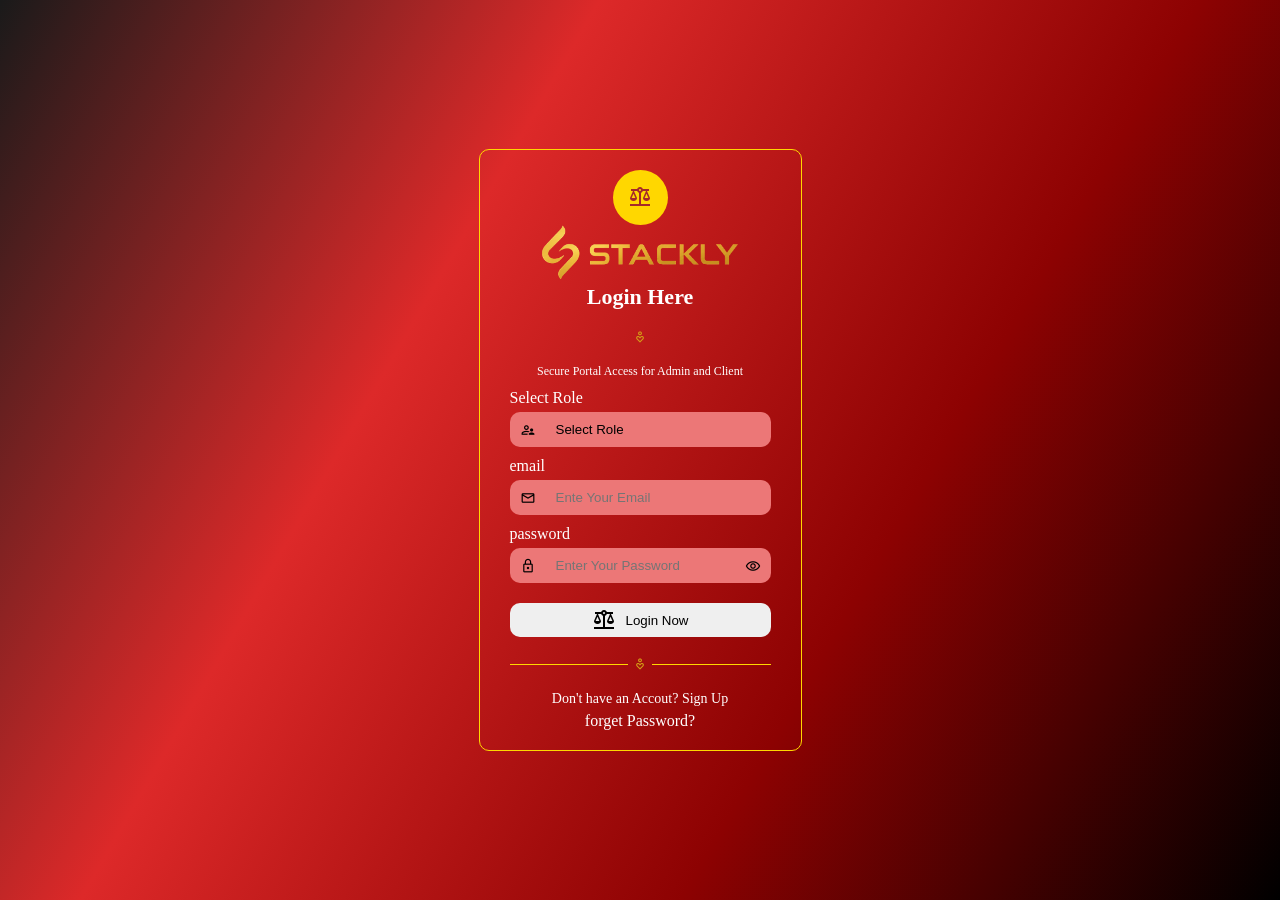
==== index.html @ c90ec0c9 "login page 50% completed" ====
<!DOCTYPE html>
<html lang="en">

<head>
    <meta charset="UTF-8">
    <meta name="viewport" content="width=device-width, initial-scale=1.0">
    <title>Login page</title>
    <link rel="stylesheet" href="https://fonts.googleapis.com/css2?family=Material+Symbols+Outlined" />
    <link rel="stylesheet" href="style.css">
</head>

<body>
    <div class="login-container">
        <div class="logo-container">

            <div class="logo-icon">
                <span class="material-symbols-outlined">balance</span>
            </div>

            <div class="logo">
                <img src="./src/logo.webp" alt="company Logo">
            </div>

            <h2>Login Here</h2>

            <div class="divider">
                <span class="material-symbols-outlined">digital_wellbeing</span>
            </div>

            <P>Secure Portal Access for Admin and Client</P>

        </div>

        <form class="form">
            <div class="input-box">

                <label for="role">Select Role</label>

                <div class="input-field">

                    <span class="material-symbols-outlined">
                        supervisor_account
                    </span>

                    <select name="" id="role">
                        <option value="">Select Role</option>
                        <option value="Admin">Admin</option>
                        <option value="Client">Client</option>
                    </select>
                </div>

            </div>

            <div class="input-box">

                <label for="email">email</label>

                <div class="input-field">
                    <span class="material-symbols-outlined">mail</span>
                    <input type="email" placeholder="Ente Your Email" id="email">
                </div>

            </div>


            <div class="input-box">

                <label for="password">password</label>

                <div class="input-field">
                    <span class="material-symbols-outlined">lock</span>
                    <input type="password" placeholder="Enter Your Password" id="password">
                    <span class="material-symbols-outlined">visibility</span>
                </div>

            </div>


            <button class="login-btn">   <span class="material-symbols-outlined">balance</span> Login Now</button>
        </form>

        <div class="divider">
            <span class="material-symbols-outlined">digital_wellbeing</span>
        </div>

        <div class="logo-footer">
               <p>Don't have an Accout? <a href="">Sign Up</a></p>
        <a href="">forget Password?</a>
        </div>
     

    </div>
</body>

</html>
---- style.css ----
* {
    margin: 0px;
    padding: 0px;
    box-sizing: border-box;
}

:root {
    --grad: linear-gradient(1200deg, rgba(0, 0, 0, 0.897), rgb(221, 41, 41), rgb(141, 2, 2), black);
}

body {
    display: flex;
    justify-content: center;
    align-items: center;
    min-height: 100vh;
     padding: 40px;
    background: linear-gradient(1200deg, rgba(0, 0, 0, 0.897), rgb(221, 41, 41), rgb(141, 2, 2), black);
    overflow-x: hidden;
}

.login-container {
    border: 1px solid gold;
    border-radius: 10px;
    padding: 20px 30px;
    min-width: 300px;
}

.logo-container {
    display: flex;
    flex-direction: column;
    justify-content: center;
    align-items: center;
}

.logo-icon {
    height: 55px;
    width: 55px;
    border-radius: 50%;
    background: gold;
    display: flex;
    align-items: center;
    justify-content: center;
    color: brown;
}


.logo img {
    width: clamp(150px, 18vw, 200px);
}

.logo-container h2 {
    font-size: 22px;
    color: white;
}

.divider {
    display: flex;
    justify-content: center;
    align-items: center;
    margin: 20px 0px;
}

.divider::before,
.divider::after {
    content: "";
    flex: 1;
    background: gold;
    height: 1px;
}

.divider span {
    margin: 0 5px;
    color: #d4a017;
    font-size: 14px;
}

.logo-container p{
    text-align: center;
    color: white;
    font-size: 12px;
    margin-bottom: 10px;
}

.logo-footer{
    text-align: center;
}

.logo-footer p{
    color: white;
    font-size: 14px;
    margin-bottom: 5px;
}

.logo-footer a{
    text-decoration: none;
    color: white;
}


input{
    flex: 1;
    border: none;
    outline: none;
    background: transparent;
    padding: 10px;
    color: rgb(0, 0, 0);
}
label{
    color: white;
}

.input-field select{
    flex: 1;
     padding: 10px;
    width: 100% !important  ;
    min-width: 0;
    border: none;
    outline: none;
    background: transparent;
    appearance: none;
}

.material-symbols-outlined{
    flex-shrink: 0;
}


 .input-box{
    margin-bottom: 10px;
     display: flex;
     flex-direction: column;
     gap: 5px;
 }
.input-field{
        background: rgb(236, 119, 119);
    width: 100%;
    display: flex;
    align-items: center;
    gap: 10px;
    padding: 0px 10px;
    box-sizing: border-box;
    border-radius: 10px;
}

.input-field span{
    font-size: 16px;
}

 .login-btn{
    width: 100%;
    gap: 10px;
    display: flex;
    justify-content: center;
    align-items: center;
    padding:5px 10px;
    margin-top: 20px;
    border-radius: 10px;
    border: none;
 }
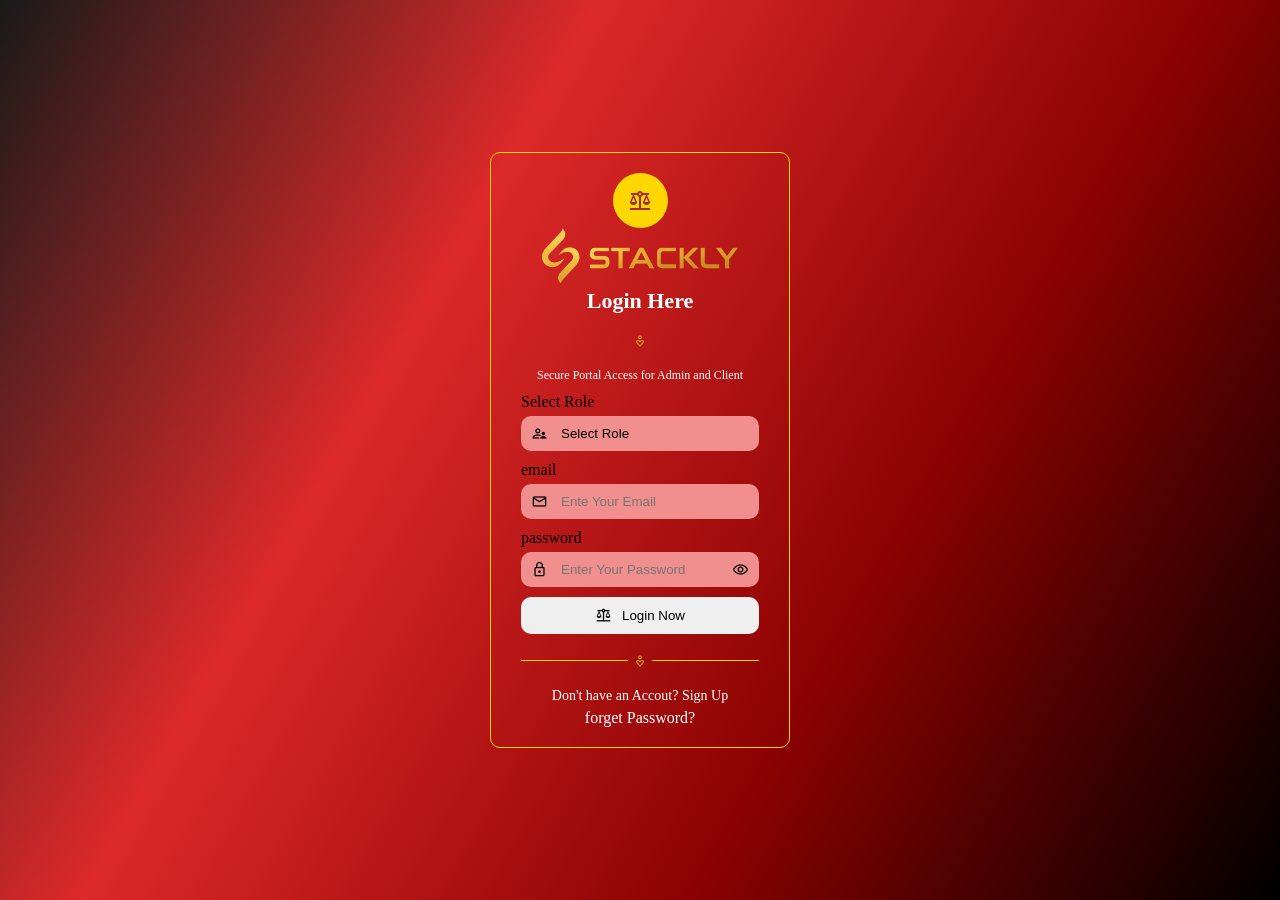
==== commit 96f034f9: "login page 90% complete" ====
--- a/index.html
+++ b/index.html
@@ -38,7 +38,7 @@
 
                 <div class="input-field">
 
-                    <span class="material-symbols-outlined">
+                    <span class="material-symbols-outlined single-icon">
                         supervisor_account
                     </span>
 
@@ -56,7 +56,7 @@
                 <label for="email">email</label>
 
                 <div class="input-field">
-                    <span class="material-symbols-outlined">mail</span>
+                    <span class="material-symbols-outlined  single-icon">mail</span>
                     <input type="email" placeholder="Ente Your Email" id="email">
                 </div>
 
@@ -68,15 +68,15 @@
                 <label for="password">password</label>
 
                 <div class="input-field">
-                    <span class="material-symbols-outlined">lock</span>
+                    <span class="material-symbols-outlined  single-icon">lock</span>
                     <input type="password" placeholder="Enter Your Password" id="password">
-                    <span class="material-symbols-outlined">visibility</span>
+                    <span class="material-symbols-outlined pass-icon">visibility</span>
                 </div>
 
             </div>
 
 
-            <button class="login-btn">   <span class="material-symbols-outlined">balance</span> Login Now</button>
+            <button class="login-btn"> <span class="material-symbols-outlined">balance</span> Login Now</button>
         </form>
 
         <div class="divider">
--- a/style.css
+++ b/style.css
@@ -96,64 +96,57 @@
     color: white;
 }
 
+ .input-box{
+    display: flex;
+    flex-direction: column;
+    gap: 5px;
+ }
 
-input{
-    flex: 1;
+.input-field{
+    position: relative;
+    margin-bottom: 10px;
+}
+.input-field input,.input-field select{
+    width: 100%;
+    padding: 10px 10px 10px 40px;
+    appearance: none;
     border: none;
     outline: none;
-    background: transparent;
-    padding: 10px;
-    color: rgb(0, 0, 0);
-}
-label{
-    color: white;
-}
-
-.input-field select{
-    flex: 1;
-     padding: 10px;
-    width: 100% !important  ;
-    min-width: 0;
-    border: none;
-    outline: none;
-    background: transparent;
-    appearance: none;
-}
-
-.material-symbols-outlined{
-    flex-shrink: 0;
-}
-
-
- .input-box{
-    margin-bottom: 10px;
-     display: flex;
-     flex-direction: column;
-     gap: 5px;
- }
-.input-field{
-        background: rgb(236, 119, 119);
-    width: 100%;
-    display: flex;
-    align-items: center;
-    gap: 10px;
-    padding: 0px 10px;
-    box-sizing: border-box;
+    background: rgb(241, 143, 143);
     border-radius: 10px;
 }
 
-.input-field span{
-    font-size: 16px;
+.single-icon{
+    position: absolute;
+    top: 50%;
+    left: 10px;
+    transform: translateY(-50%);
+    font-size: 17px;
 }
 
- .login-btn{
+.pass-icon{
+    position: absolute;
+        top: 50%;
+    right: 10px;
+    transform: translateY(-50%);
+     font-size: 17px;
+}
+
+ .form .input-box:last-child{
+    margin-bottom: 10px;
+ }
+
+.login-btn{
     width: 100%;
-    gap: 10px;
     display: flex;
     justify-content: center;
     align-items: center;
-    padding:5px 10px;
-    margin-top: 20px;
-    border-radius: 10px;
-    border: none;
- }
+    gap: 10px;
+      padding: 10px 5px;
+      border-radius: 10px;
+       border: none;
+    outline: none;}
+
+    .login-btn span{
+         font-size: 17px;
+    }
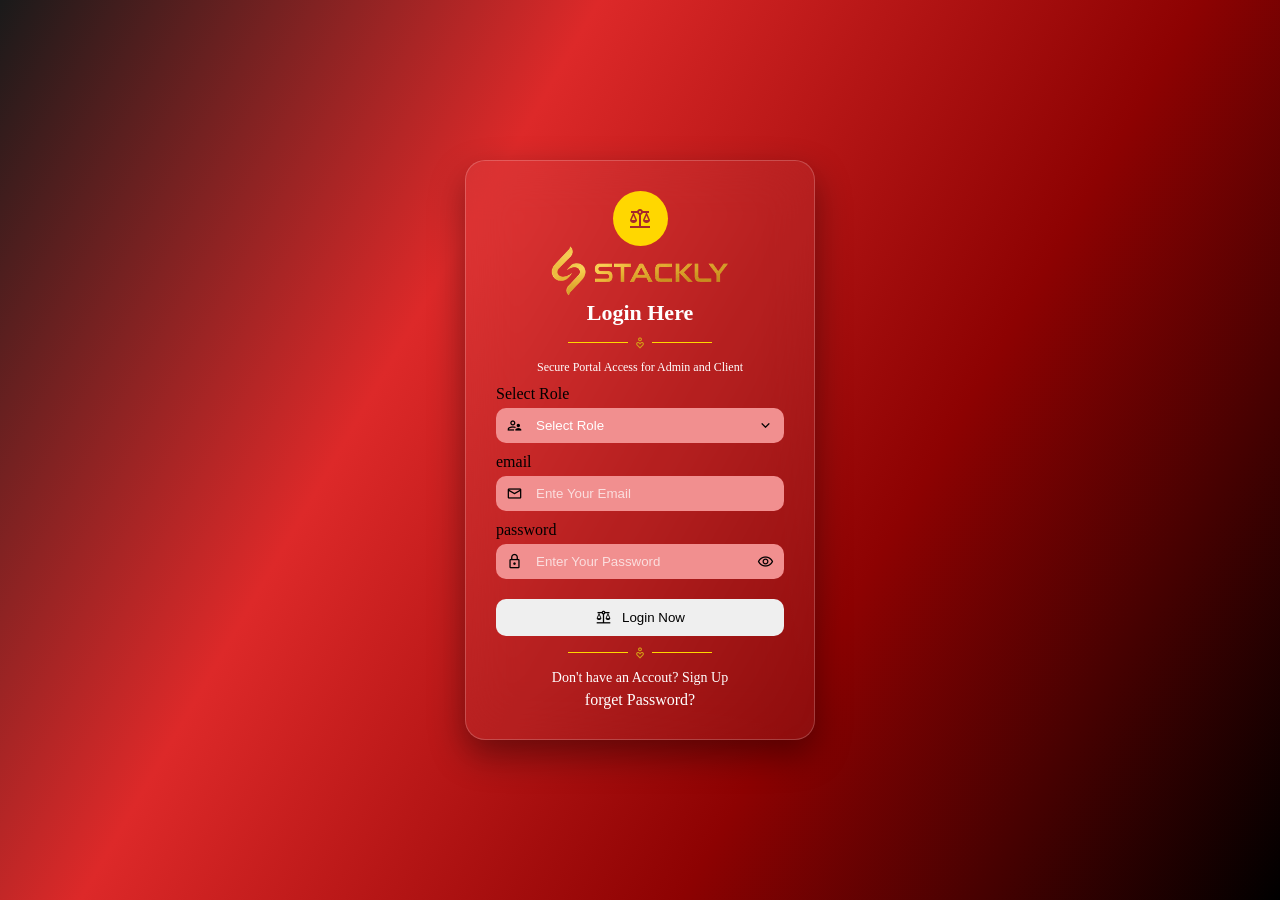
==== commit b34e2436: "logn page css done" ====
--- a/index.html
+++ b/index.html
@@ -10,6 +10,7 @@
 </head>
 
 <body>
+
     <div class="login-container">
         <div class="logo-container">
 
@@ -47,6 +48,10 @@
                         <option value="Admin">Admin</option>
                         <option value="Client">Client</option>
                     </select>
+
+                    <span class="material-symbols-outlined pass-icon">
+expand_more
+</span>
                 </div>
 
             </div>
--- a/style.css
+++ b/style.css
@@ -13,16 +13,21 @@
     justify-content: center;
     align-items: center;
     min-height: 100vh;
-     padding: 40px;
+     padding: 50px 10px;
     background: linear-gradient(1200deg, rgba(0, 0, 0, 0.897), rgb(221, 41, 41), rgb(141, 2, 2), black);
     overflow-x: hidden;
 }
 
 .login-container {
-    border: 1px solid gold;
-    border-radius: 10px;
-    padding: 20px 30px;
-    min-width: 300px;
+    border: 1px solid rgba(255,255,255,0.2);
+    border-radius: 20px;
+    padding: 30px;
+    width: 100%;
+    max-width: clamp(300px,32vw,350px);
+
+    background: rgba(255,255,255,0.05);
+    backdrop-filter: blur(25px);
+    box-shadow: 0 15px 35px rgba(0,0,0,0.4);
 }
 
 .logo-container {
@@ -45,7 +50,7 @@
 
 
 .logo img {
-    width: clamp(150px, 18vw, 200px);
+    width: 180px;
 }
 
 .logo-container h2 {
@@ -57,7 +62,8 @@
     display: flex;
     justify-content: center;
     align-items: center;
-    margin: 20px 0px;
+    margin: 10px auto;
+    width: 50%;
 }
 
 .divider::before,
@@ -114,8 +120,11 @@
     outline: none;
     background: rgb(241, 143, 143);
     border-radius: 10px;
+    color: white
 }
-
+.input-field input::placeholder{
+    color: rgba(255,255,255,0.7);
+}
 .single-icon{
     position: absolute;
     top: 50%;
@@ -132,11 +141,9 @@
      font-size: 17px;
 }
 
- .form .input-box:last-child{
-    margin-bottom: 10px;
- }
 
 .login-btn{
+     margin-top: 10px;
     width: 100%;
     display: flex;
     justify-content: center;
